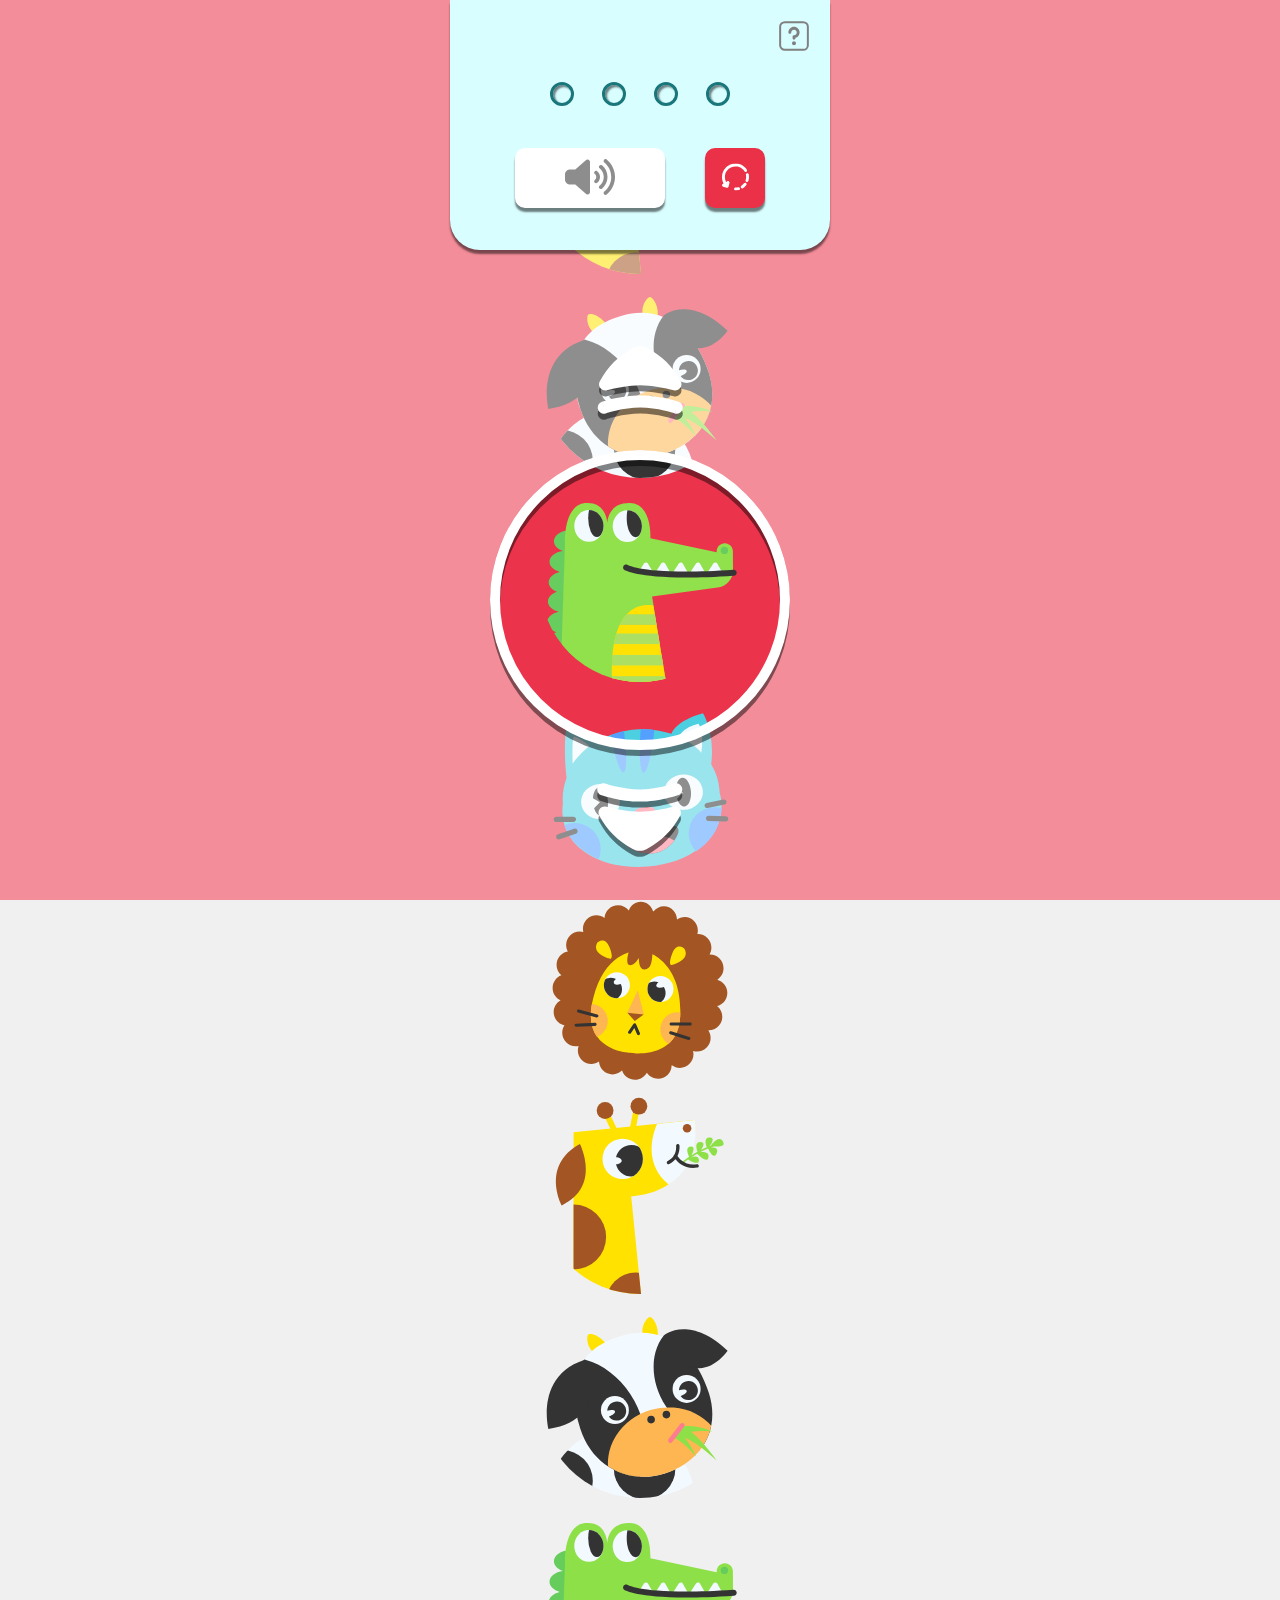
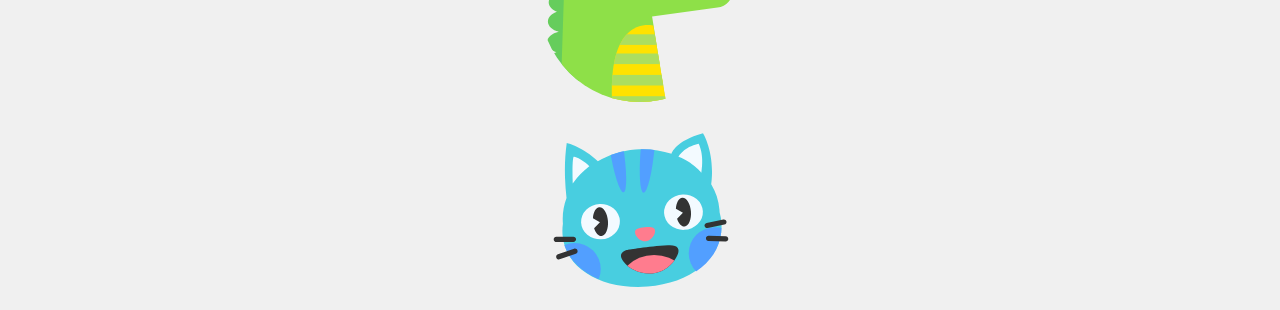
==== index.html @ 2a39d30f "loop" ====
<!DOCTYPE html>
<html lang="en">
<head>
    <meta charset="UTF-8">
    <meta name="viewport" content="width=device-width, initial-scale=1.0">
    <title>Kids' PIN</title>
    <link rel="stylesheet" href="style.css">
    <!--<script defer src="script-wheel.js"></script>-->
    <script defer src="script-slots.js"></script>
    <script defer src="script-clone.js"></script>
</head>
<body>

<header>

    <div id="help">
        <svg width="32" height="32" viewBox="0 0 32 32" fill="none" xmlns="http://www.w3.org/2000/svg">
            <path d="M2.14307 6.85711C2.14307 4.25348 4.25373 2.14282 6.85735 2.14282H25.1431C27.7467 2.14282 29.8574 4.25349 29.8574 6.85711V25.1428C29.8574 27.7464 27.7467 29.8571 25.1431 29.8571H6.85735C4.25373 29.8571 2.14307 27.7464 2.14307 25.1428V6.85711Z"
                  stroke="grey" stroke-width="2"/>
            <path fill-rule="evenodd" clip-rule="evenodd"
                  d="M13.2527 12.3829C13.2527 10.865 14.4832 9.63449 16.0011 9.63449C17.519 9.63449 18.7495 10.865 18.7495 12.3829C18.7495 13.9008 17.519 15.1314 16.0011 15.1314C15.2121 15.1314 14.5725 15.7709 14.5725 16.5599V18.2259C14.5725 19.0149 15.2121 19.6545 16.0011 19.6545C16.7901 19.6545 17.4297 19.0149 17.4297 18.2259V17.8048C19.8336 17.1731 21.6067 14.9851 21.6067 12.3829C21.6067 9.28704 19.0969 6.77734 16.0011 6.77734C12.9052 6.77734 10.3955 9.28704 10.3955 12.3829C10.3955 13.1719 11.0351 13.8115 11.8241 13.8115C12.6131 13.8115 13.2527 13.1719 13.2527 12.3829ZM16.0004 25.2571C17.105 25.2571 18.0004 24.3618 18.0004 23.2571C18.0004 22.1527 17.105 21.2573 16.0004 21.2573C14.8959 21.2573 14.0004 22.1527 14.0004 23.2571C14.0004 24.3618 14.8959 25.2571 16.0004 25.2571Z"
                  fill="grey"/>
        </svg>
    </div>
    <div id="slots">
        <div class="slot red"></div>
        <div class="slot yellow"></div>
        <div class="slot blue"></div>
        <div class="slot green"></div>
    </div>
    <div class="assistance">
        <button id="soundButton" class="rectangular-button">
            <svg xmlns="http://www.w3.org/2000/svg" viewBox="0 0 640 512">
                <!--!Font Awesome Free 6.5.1 by @fontawesome - https://fontawesome.com License - https://fontawesome.com/license/free Copyright 2024 Fonticons, Inc.-->
                <path d="M533.6 32.5C598.5 85.2 640 165.8 640 256s-41.5 170.7-106.4 223.5c-10.3 8.4-25.4 6.8-33.8-3.5s-6.8-25.4 3.5-33.8C557.5 398.2 592 331.2 592 256s-34.5-142.2-88.7-186.3c-10.3-8.4-11.8-23.5-3.5-33.8s23.5-11.8 33.8-3.5zM473.1 107c43.2 35.2 70.9 88.9 70.9 149s-27.7 113.8-70.9 149c-10.3 8.4-25.4 6.8-33.8-3.5s-6.8-25.4 3.5-33.8C475.3 341.3 496 301.1 496 256s-20.7-85.3-53.2-111.8c-10.3-8.4-11.8-23.5-3.5-33.8s23.5-11.8 33.8-3.5zm-60.5 74.5C434.1 199.1 448 225.9 448 256s-13.9 56.9-35.4 74.5c-10.3 8.4-25.4 6.8-33.8-3.5s-6.8-25.4 3.5-33.8C393.1 284.4 400 271 400 256s-6.9-28.4-17.7-37.3c-10.3-8.4-11.8-23.5-3.5-33.8s23.5-11.8 33.8-3.5zM301.1 34.8C312.6 40 320 51.4 320 64V448c0 12.6-7.4 24-18.9 29.2s-25 3.1-34.4-5.3L131.8 352H64c-35.3 0-64-28.7-64-64V224c0-35.3 28.7-64 64-64h67.8L266.7 40.1c9.4-8.4 22.9-10.4 34.4-5.3z"/>
            </svg>
        </button>

        <button id="undoButton" class="square-button">
            <svg width="27" height="27" viewBox="0 0 27 27" fill="none" xmlns="http://www.w3.org/2000/svg">
                <g clip-path="url(#clip0_66_981)">
                    <path fill-rule="evenodd" clip-rule="evenodd"
                          d="M5.52094 24.1716C5.27817 24.2348 5.02252 24.2339 4.78066 24.1692L1.09567 23.248C0.528109 23.106 0.101909 22.6362 0.0158032 22.0577C-0.070304 21.4789 0.200642 20.9053 0.702298 20.6045L1.54034 20.1015C0.533552 18.0665 -0.00238679 15.8094 5.9377e-05 13.4991V13.4999H1.44649L5.9377e-05 13.4991C0.000375725 10.8296 0.792113 8.2194 2.27521 5.99979C3.75861 3.77973 5.867 2.04942 8.3338 1.02763C10.8006 0.00584859 13.515 -0.261493 16.1337 0.259402C18.7524 0.780302 21.158 2.06604 23.0458 3.95405C23.0497 3.95779 23.0534 3.96157 23.057 3.96535C23.7419 4.65181 24.3474 5.40648 24.8655 6.21476C25.2965 6.8873 25.1007 7.78198 24.4282 8.21307C23.7558 8.64417 22.8611 8.44844 22.4301 7.7759C22.0206 7.13741 21.5421 6.54148 21.0004 5.99977C20.9971 5.99645 20.9938 5.99313 20.9906 5.9898C19.5087 4.51172 17.6224 3.50504 15.5693 3.09667C13.5118 2.68741 11.379 2.89745 9.44084 3.70027C7.50266 4.5031 5.84606 5.86265 4.68052 7.60696C3.51501 9.3513 2.89291 11.4021 2.89291 13.4999V13.5015C2.89094 15.2824 3.28624 17.024 4.0311 18.6071L5.33826 17.8228C5.83992 17.5218 6.4735 17.5526 6.94355 17.9009C7.4136 18.2492 7.62757 18.8464 7.48569 19.414L6.56395 23.1008C6.53112 23.242 6.47697 23.3789 6.4016 23.5066C6.20618 23.8385 5.88656 24.0757 5.52094 24.1716ZM12.0536 25.5536C12.0536 24.7548 12.7012 24.1071 13.5001 24.1071C14.4022 24.1071 15.2957 23.9922 16.1598 23.7683C16.9331 23.5679 17.7224 24.0325 17.9228 24.8059C18.1231 25.579 17.6586 26.3684 16.8853 26.5688C15.7854 26.8536 14.6483 27 13.5001 27C12.7012 27 12.0536 26.3524 12.0536 25.5536ZM18.994 24.3258C18.5502 23.6616 18.7288 22.7633 19.3929 22.3196C20.3983 21.6478 21.2758 20.813 21.9927 19.8552C22.4713 19.2156 23.3778 19.0851 24.0173 19.5636C24.657 20.0423 24.7873 20.9487 24.3089 21.5884C23.3965 22.8075 22.2796 23.8699 21.0002 24.7249C20.336 25.1686 19.4377 24.99 18.994 24.3258ZM24.5467 18.5353C23.7855 18.2929 23.3648 17.4794 23.6073 16.7182C24.15 15.0138 24.2541 13.1946 23.9033 11.4308C23.7475 10.6473 24.2562 9.8858 25.0398 9.72995C25.8232 9.5741 26.5848 10.0829 26.7406 10.8664C27.1871 13.1114 27.0544 15.4266 26.3638 17.5959C26.1213 18.357 25.3079 18.7776 24.5467 18.5353Z"
                          fill="#fff"/>
                </g>
                <defs>
                    <clipPath id="clip0_66_981">
                        <rect width="27" height="27" fill="white"/>
                    </clipPath>
                </defs>
            </svg>
        </button>
    </div>

</header>

<main id="colorborder">

    <div class="gradient"></div>


    <div class="wrapper">
        <div class="reel-container">
            <div id="choicecircle"></div>
            <div class="highlight"></div>
            <div class="shadow"></div>
            <div class="upanddown">
                <button id="up">
                    <svg width="86" height="69" viewBox="0 0 86 69" fill="none" xmlns="http://www.w3.org/2000/svg">
                        <path id="shadow" fill-rule="evenodd" clip-rule="evenodd"
                              d="M77.7858 67.921C80.968 68.988 84.4071 67.2569 85.4676 64.0533C86.5288 60.8491 84.8086 57.3862 81.6264 56.3185L79.7052 62.1197C81.6264 56.3185 81.6276 56.3185 81.6264 56.3185L81.6221 56.3167L81.6161 56.3148L81.5991 56.3093L81.5456 56.2916L81.361 56.2311C81.2036 56.1803 80.9789 56.1081 80.691 56.0176C80.1158 55.8379 79.2873 55.5853 78.2419 55.2845C76.1536 54.6834 73.1877 53.8878 69.6343 53.0929C62.572 51.5128 52.9843 49.8896 43.2609 49.8896C33.5375 49.8896 23.9495 51.5128 16.8877 53.0929C13.3341 53.8878 10.3684 54.6834 8.2797 55.2845C7.23442 55.5853 6.40607 55.8379 5.83062 56.0176C5.54282 56.1081 5.31805 56.1803 5.16078 56.2311L4.97598 56.2916L4.92256 56.3093L4.90577 56.3148L4.89987 56.3167C4.89888 56.3167 4.89566 56.3185 6.81646 62.1197L4.89565 56.3185C1.71319 57.3862 -0.00674844 60.8491 1.05407 64.0533C2.11473 67.2563 5.5537 68.988 8.73574 67.921L8.76253 67.9124L8.89027 67.8702C9.00884 67.8317 9.19337 67.773 9.43943 67.6953C9.93167 67.5413 10.6693 67.3162 11.617 67.0435C13.5145 66.498 16.2432 65.7649 19.523 65.0311C26.1279 63.5537 34.7621 62.1197 43.2609 62.1197C51.7597 62.1197 60.3939 63.5537 66.9988 65.0311C70.2788 65.7649 73.0073 66.498 74.9048 67.0435C75.8524 67.3162 76.5904 67.5413 77.0824 67.6953C77.3284 67.773 77.513 67.8317 77.6315 67.8702L77.759 67.9124L77.7858 67.921ZM77.7858 67.921L79.7052 62.1197C77.7845 67.9204 77.7851 67.921 77.7858 67.921ZM9.78784 44.7625C4.76475 45.9863 0.0668512 40.6512 2.84123 35.6984C11.406 20.4086 20.8089 11.0637 36.1842 2.47581C40.585 0.0176657 45.9367 0.0176657 50.3376 2.47581C65.7129 11.0637 75.1156 20.4086 83.6806 35.6984C86.4547 40.6512 81.757 45.9863 76.7337 44.7625C68.3539 42.7211 54.2526 39.7589 43.2608 39.7589C32.2691 39.7589 18.1676 42.7211 9.78784 44.7625Z"
                              fill="#0000007F"/>
                        <path fill-rule="evenodd" clip-rule="evenodd"
                              d="M77.7858 67.921C80.968 68.988 84.4071 67.2569 85.4676 64.0533C86.5288 60.8491 84.8086 57.3862 81.6264 56.3185L79.7052 62.1197C81.6264 56.3185 81.6276 56.3185 81.6264 56.3185L81.6221 56.3167L81.6161 56.3148L81.5991 56.3093L81.5456 56.2916L81.361 56.2311C81.2036 56.1803 80.9789 56.1081 80.691 56.0176C80.1158 55.8379 79.2873 55.5853 78.2419 55.2845C76.1536 54.6834 73.1877 53.8878 69.6343 53.0929C62.572 51.5128 52.9843 49.8896 43.2609 49.8896C33.5375 49.8896 23.9495 51.5128 16.8877 53.0929C13.3341 53.8878 10.3684 54.6834 8.2797 55.2845C7.23442 55.5853 6.40607 55.8379 5.83062 56.0176C5.54282 56.1081 5.31805 56.1803 5.16078 56.2311L4.97598 56.2916L4.92256 56.3093L4.90577 56.3148L4.89987 56.3167C4.89888 56.3167 4.89566 56.3185 6.81646 62.1197L4.89565 56.3185C1.71319 57.3862 -0.00674844 60.8491 1.05407 64.0533C2.11473 67.2563 5.5537 68.988 8.73574 67.921L8.76253 67.9124L8.89027 67.8702C9.00884 67.8317 9.19337 67.773 9.43943 67.6953C9.93167 67.5413 10.6693 67.3162 11.617 67.0435C13.5145 66.498 16.2432 65.7649 19.523 65.0311C26.1279 63.5537 34.7621 62.1197 43.2609 62.1197C51.7597 62.1197 60.3939 63.5537 66.9988 65.0311C70.2788 65.7649 73.0073 66.498 74.9048 67.0435C75.8524 67.3162 76.5904 67.5413 77.0824 67.6953C77.3284 67.773 77.513 67.8317 77.6315 67.8702L77.759 67.9124L77.7858 67.921ZM77.7858 67.921L79.7052 62.1197C77.7845 67.9204 77.7851 67.921 77.7858 67.921ZM9.78784 44.7625C4.76475 45.9863 0.0668512 40.6512 2.84123 35.6984C11.406 20.4086 20.8089 11.0637 36.1842 2.47581C40.585 0.0176657 45.9367 0.0176657 50.3376 2.47581C65.7129 11.0637 75.1156 20.4086 83.6806 35.6984C86.4547 40.6512 81.757 45.9863 76.7337 44.7625C68.3539 42.7211 54.2526 39.7589 43.2608 39.7589C32.2691 39.7589 18.1676 42.7211 9.78784 44.7625Z"
                              fill="#ffffff"/>
                    </svg>
                </button>
                <button id="down">
                    <svg width="86" height="69" viewBox="0 0 86 69" fill="none" xmlns="http://www.w3.org/2000/svg">
                        <path id="shadow" fill-rule="evenodd" clip-rule="evenodd"
                              d="M8.21424 1.07901C5.03204 0.0119553 1.5929 1.7431 0.532364 4.94672C-0.52877 8.15094 1.1914 11.6138 4.3736 12.6815L6.29484 6.88026C4.37361 12.6815 4.37239 12.6815 4.3736 12.6815L4.37786 12.6833L4.38393 12.6852L4.40094 12.6907L4.45439 12.7084L4.63905 12.7689C4.79636 12.8197 5.0211 12.8919 5.30902 12.9824C5.88423 13.1621 6.71274 13.4147 7.75809 13.7155C9.84635 14.3166 12.8123 15.1122 16.3657 15.9071C23.428 17.4872 33.0157 19.1104 42.7391 19.1104C52.4625 19.1104 62.0505 17.4872 69.1123 15.9071C72.6659 15.1122 75.6316 14.3166 77.7203 13.7155C78.7656 13.4147 79.5939 13.1621 80.1694 12.9824C80.4572 12.8919 80.682 12.8197 80.8392 12.7689L81.024 12.7084L81.0774 12.6907L81.0942 12.6852L81.1001 12.6833C81.1011 12.6833 81.1043 12.6815 79.1835 6.88026L81.1043 12.6815C84.2868 11.6138 86.0067 8.15094 84.9459 4.94672C83.8853 1.74371 80.4463 0.0119553 77.2643 1.07901L77.2375 1.08758L77.1097 1.12977C76.9912 1.16829 76.8066 1.227 76.5606 1.30466C76.0683 1.45875 75.3307 1.68378 74.383 1.95651C72.4855 2.50196 69.7568 3.23514 66.477 3.96893C59.8721 5.4463 51.2379 6.88026 42.7391 6.88026C34.2403 6.88026 25.6061 5.4463 19.0012 3.96893C15.7212 3.23514 12.9927 2.50196 11.0952 1.95651C10.1476 1.68378 9.40962 1.45875 8.91763 1.30466C8.67162 1.227 8.48697 1.16829 8.36853 1.12977L8.24097 1.08758L8.21424 1.07901ZM8.21424 1.07901L6.29484 6.88026C8.21546 1.07962 8.21485 1.07901 8.21424 1.07901ZM76.2122 24.2375C81.2353 23.0137 85.9331 28.3488 83.1588 33.3016C74.594 48.5914 65.1911 57.9363 49.8158 66.5242C45.415 68.9823 40.0633 68.9823 35.6624 66.5242C20.2871 57.9363 10.8844 48.5914 2.31936 33.3016C-0.454674 28.3488 4.24301 23.0137 9.26627 24.2375C17.6461 26.2789 31.7474 29.2411 42.7392 29.2411C53.7309 29.2411 67.8324 26.2789 76.2122 24.2375Z"
                              fill="#0000007F"/>
                        <path fill-rule="evenodd" clip-rule="evenodd"
                              d="M8.21424 1.07901C5.03204 0.0119553 1.5929 1.7431 0.532364 4.94672C-0.52877 8.15094 1.1914 11.6138 4.3736 12.6815L6.29484 6.88026C4.37361 12.6815 4.37239 12.6815 4.3736 12.6815L4.37786 12.6833L4.38393 12.6852L4.40094 12.6907L4.45439 12.7084L4.63905 12.7689C4.79636 12.8197 5.0211 12.8919 5.30902 12.9824C5.88423 13.1621 6.71274 13.4147 7.75809 13.7155C9.84635 14.3166 12.8123 15.1122 16.3657 15.9071C23.428 17.4872 33.0157 19.1104 42.7391 19.1104C52.4625 19.1104 62.0505 17.4872 69.1123 15.9071C72.6659 15.1122 75.6316 14.3166 77.7203 13.7155C78.7656 13.4147 79.5939 13.1621 80.1694 12.9824C80.4572 12.8919 80.682 12.8197 80.8392 12.7689L81.024 12.7084L81.0774 12.6907L81.0942 12.6852L81.1001 12.6833C81.1011 12.6833 81.1043 12.6815 79.1835 6.88026L81.1043 12.6815C84.2868 11.6138 86.0067 8.15094 84.9459 4.94672C83.8853 1.74371 80.4463 0.0119553 77.2643 1.07901L77.2375 1.08758L77.1097 1.12977C76.9912 1.16829 76.8066 1.227 76.5606 1.30466C76.0683 1.45875 75.3307 1.68378 74.383 1.95651C72.4855 2.50196 69.7568 3.23514 66.477 3.96893C59.8721 5.4463 51.2379 6.88026 42.7391 6.88026C34.2403 6.88026 25.6061 5.4463 19.0012 3.96893C15.7212 3.23514 12.9927 2.50196 11.0952 1.95651C10.1476 1.68378 9.40962 1.45875 8.91763 1.30466C8.67162 1.227 8.48697 1.16829 8.36853 1.12977L8.24097 1.08758L8.21424 1.07901ZM8.21424 1.07901L6.29484 6.88026C8.21546 1.07962 8.21485 1.07901 8.21424 1.07901ZM76.2122 24.2375C81.2353 23.0137 85.9331 28.3488 83.1588 33.3016C74.594 48.5914 65.1911 57.9363 49.8158 66.5242C45.415 68.9823 40.0633 68.9823 35.6624 66.5242C20.2871 57.9363 10.8844 48.5914 2.31936 33.3016C-0.454674 28.3488 4.24301 23.0137 9.26627 24.2375C17.6461 26.2789 31.7474 29.2411 42.7392 29.2411C53.7309 29.2411 67.8324 26.2789 76.2122 24.2375Z"
                              fill="#ffffff"/>
                    </svg>
                </button>
            </div>
            <div class="reel" id="reel1">
                <img class="leeuw" src="assets/leeuw.svg" alt="leeuw">
                <img class="giraf" src="assets/giraf.svg" alt="giraf">
                <img class="koe" src="assets/koe.svg" alt="koe">
                <img class="krokodil" src="assets/krokodil.svg" alt="krokodil">
                <img class="poes" src="assets/poes.svg" alt="poes">
            </div>
        </div>
    </div>

    <!-- Success screen overlay -->
    <div id="success"></div>

</main>

</body>
</html>
---- style.css ----
* {
    margin: 0;
    padding: 0;
    box-sizing: border-box;
}

body {
    font-family: Arial, sans-serif;
    background-color: #f0f0f0;
    display: flex;
    height: 100vh;
    flex-direction: column;
    justify-content: flex-end;
    align-items: center;
}

header {
    background-color: #d9feff;
    border-radius: 0 0 30px 30px;
    height: 250px;
    width: 380px;
    display: flex;
    flex-direction: column;
    justify-content: space-evenly;
    align-items: center;
    position: absolute;
    top: 0;
    box-shadow: 0 4px 2px 0 rgba(0, 0, 0, 0.5);
    z-index: 50;
}

#help {
    position: absolute;
    right: 20px;
    top: 20px;
}

#slots {
    width: 180px;
    margin-top: 40px;
    display: flex;
    justify-content: space-between;
}

.slot {
    width: 24px;
    height: 24px;
    border: 3px solid #19767a;
    border-radius: 50%;
    box-shadow: inset 2px 2px 2px 0 rgba(0, 0, 0, 0.5);
}

.assistance {
    width: 250px;
    display: flex;
    justify-content: space-between;
}

.assistance button {
    height: 60px;
    border-radius: 10px;
    border: none;
    box-shadow: 0 4px 2px 0 rgba(0, 0, 0, 0.5);
}

.rectangular-button {
    width: 150px;
    background-color: white;
}

.square-button {
    width: 60px;
    background-color: #EB3148;
}

button svg {
    fill: #8d8d8d;
    height: 40px;
}


/*%%%%%%%%%%%%%%%%%%%%%%%%%%%%%%%%%*/

main {
    height: 100vh;
    width: 100vw;
    background-color: #EB3148;
}

.gradient {
    height: 100vh;
    width: 100vw;
    position: absolute;
    z-index: 5;
    background: rgba(143, 143, 143, 0.8);
    mix-blend-mode: screen;
}

.wrapper {
    overflow: hidden;
    display: flex;
    flex-direction: column;
}

.reel-container {
    position: absolute;
    display: flex;
    justify-content: center;
    height: 100vh;
    width: 100vw;
}

.reel {
    position: absolute;
    width: 200px;
    top: -130px;
    transition: top 0.3s ease;
}

/*.reel img {
    height: 200px;
    margin: 0;
    padding: 0;
}*/

.upanddown {
    position: absolute;
    transform: translate(-50%, -50%);
    top: 600px;
    left: 50%;
    display: flex;
    flex-direction: column;
    height: 560px;
    justify-content: space-between;
    z-index: 10;
}

.upanddown button {
    background: none;
    border: none;
}

.upanddown button svg {
    height: 120px;
}

#shadow {
    transform: translateY(6px);
    mix-blend-mode: multiply;
}

.highlight {
    width: 300px;
    height: 300px;
    position: absolute;
    transform: translate(-50%, -50%);
    top: 600px;
    left: 50%;
    border-radius: 50%;
    background: #8f8f8f;
    mix-blend-mode: color-burn;
    z-index: 8;
}

.shadow {
    width: 300px;
    height: 300px;
    position: absolute;
    transform: translate(-50%, -48%);
    top: 600px;
    left: 50%;
    border-radius: 50%;
    border: 10px solid #868686;
    mix-blend-mode: multiply;
    z-index: 9;
}

#choicecircle {
    width: 300px;
    height: 300px;
    position: absolute;
    transform: translate(-50%, -50%);
    top: 600px;
    left: 50%;
    border-radius: 50%;
    border: 10px solid white;
    /*box-shadow: 0 6px 2px 0 rgba(0, 0, 0, 0.5);*/
    mix-blend-mode: hard-light;
    z-index: 99;
}

#success {
    width: 100%;
    height: 70%;
    background: #2EC998;
    position: absolute;
    z-index: 100;
    display: none; /* Initially hidden */
}
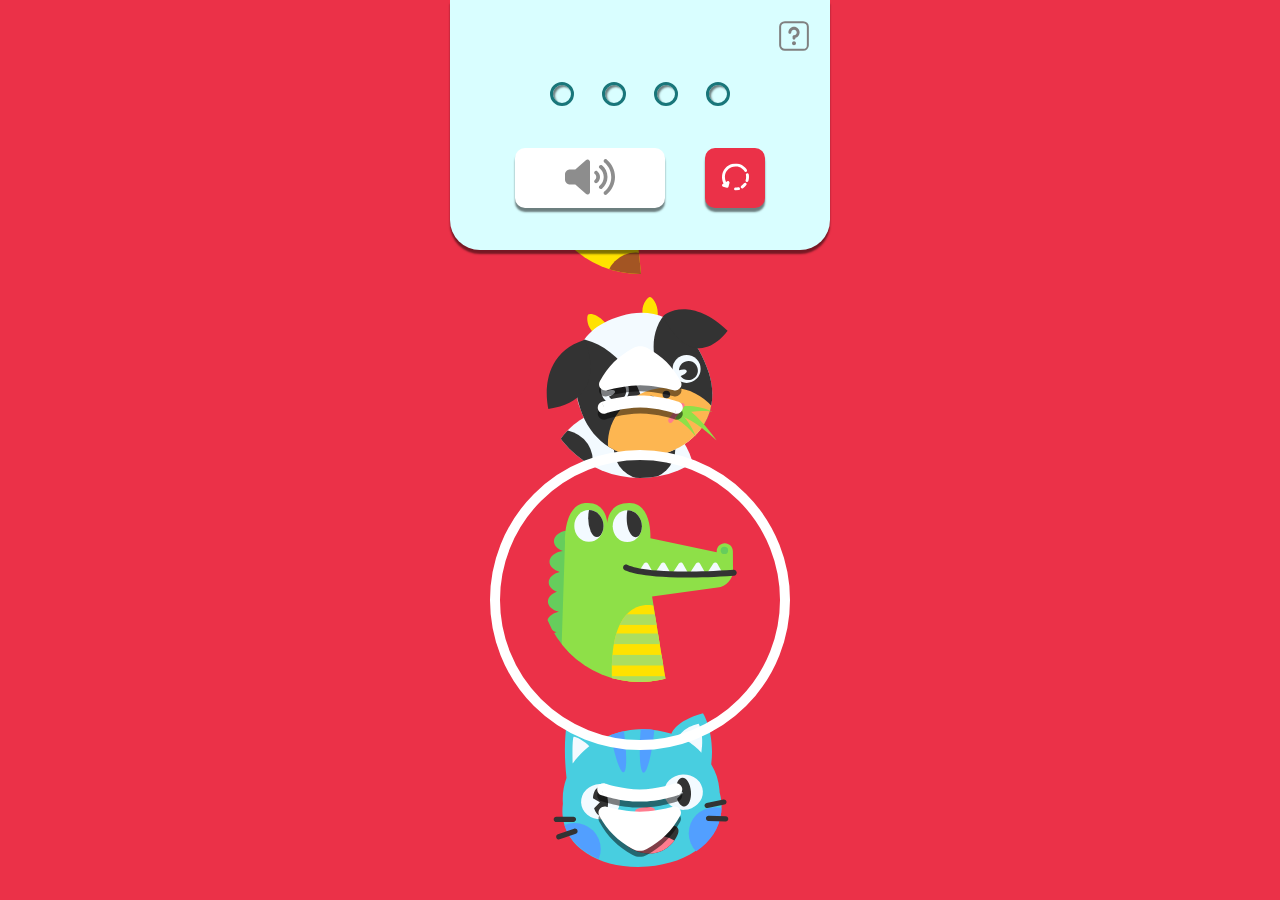
==== commit b32534ef: "bezig aan pin bepalen, nieuwe layout daarna" ====
--- a/index.html
+++ b/index.html
@@ -56,14 +56,19 @@
 
 <main id="colorborder">
 
-    <div class="gradient"></div>
+    <!--<div class="gradient"></div>-->
 
 
     <div class="wrapper">
         <div class="reel-container">
+            <div class="reel" id="reel1">
+                <img class="leeuw" src="assets/leeuw.svg" alt="leeuw">
+                <img class="giraf" src="assets/giraf.svg" alt="giraf">
+                <img class="koe" src="assets/koe.svg" alt="koe">
+                <img class="krokodil" src="assets/krokodil.svg" alt="krokodil">
+                <img class="poes" src="assets/poes.svg" alt="poes">
+            </div>
             <div id="choicecircle"></div>
-            <div class="highlight"></div>
-            <div class="shadow"></div>
             <div class="upanddown">
                 <button id="up">
                     <svg width="86" height="69" viewBox="0 0 86 69" fill="none" xmlns="http://www.w3.org/2000/svg">
@@ -86,19 +91,18 @@
                     </svg>
                 </button>
             </div>
-            <div class="reel" id="reel1">
-                <img class="leeuw" src="assets/leeuw.svg" alt="leeuw">
-                <img class="giraf" src="assets/giraf.svg" alt="giraf">
-                <img class="koe" src="assets/koe.svg" alt="koe">
-                <img class="krokodil" src="assets/krokodil.svg" alt="krokodil">
-                <img class="poes" src="assets/poes.svg" alt="poes">
-            </div>
         </div>
     </div>
 
     <!-- Success screen overlay -->
     <div id="success"></div>
 
+    <!-- Invalid PIN screen -->
+    <div id="error" style="display: none;">
+        <p class="error-message">Error: Invalid combination selected. Please try again.</p>
+    </div>
+
+
 </main>
 
 </body>
--- a/style.css
+++ b/style.css
@@ -94,6 +94,7 @@
     z-index: 5;
     background: rgba(143, 143, 143, 0.8);
     mix-blend-mode: screen;
+    mask: radial-gradient(circle at 50% 600px, transparent 150px, black 0);
 }
 
 .wrapper {
@@ -108,6 +109,7 @@
     justify-content: center;
     height: 100vh;
     width: 100vw;
+    overflow: hidden;
 }
 
 .reel {
@@ -149,32 +151,6 @@
     mix-blend-mode: multiply;
 }
 
-.highlight {
-    width: 300px;
-    height: 300px;
-    position: absolute;
-    transform: translate(-50%, -50%);
-    top: 600px;
-    left: 50%;
-    border-radius: 50%;
-    background: #8f8f8f;
-    mix-blend-mode: color-burn;
-    z-index: 8;
-}
-
-.shadow {
-    width: 300px;
-    height: 300px;
-    position: absolute;
-    transform: translate(-50%, -48%);
-    top: 600px;
-    left: 50%;
-    border-radius: 50%;
-    border: 10px solid #868686;
-    mix-blend-mode: multiply;
-    z-index: 9;
-}
-
 #choicecircle {
     width: 300px;
     height: 300px;
@@ -184,9 +160,7 @@
     left: 50%;
     border-radius: 50%;
     border: 10px solid white;
-    /*box-shadow: 0 6px 2px 0 rgba(0, 0, 0, 0.5);*/
-    mix-blend-mode: hard-light;
-    z-index: 99;
+    fill: none;
 }
 
 #success {
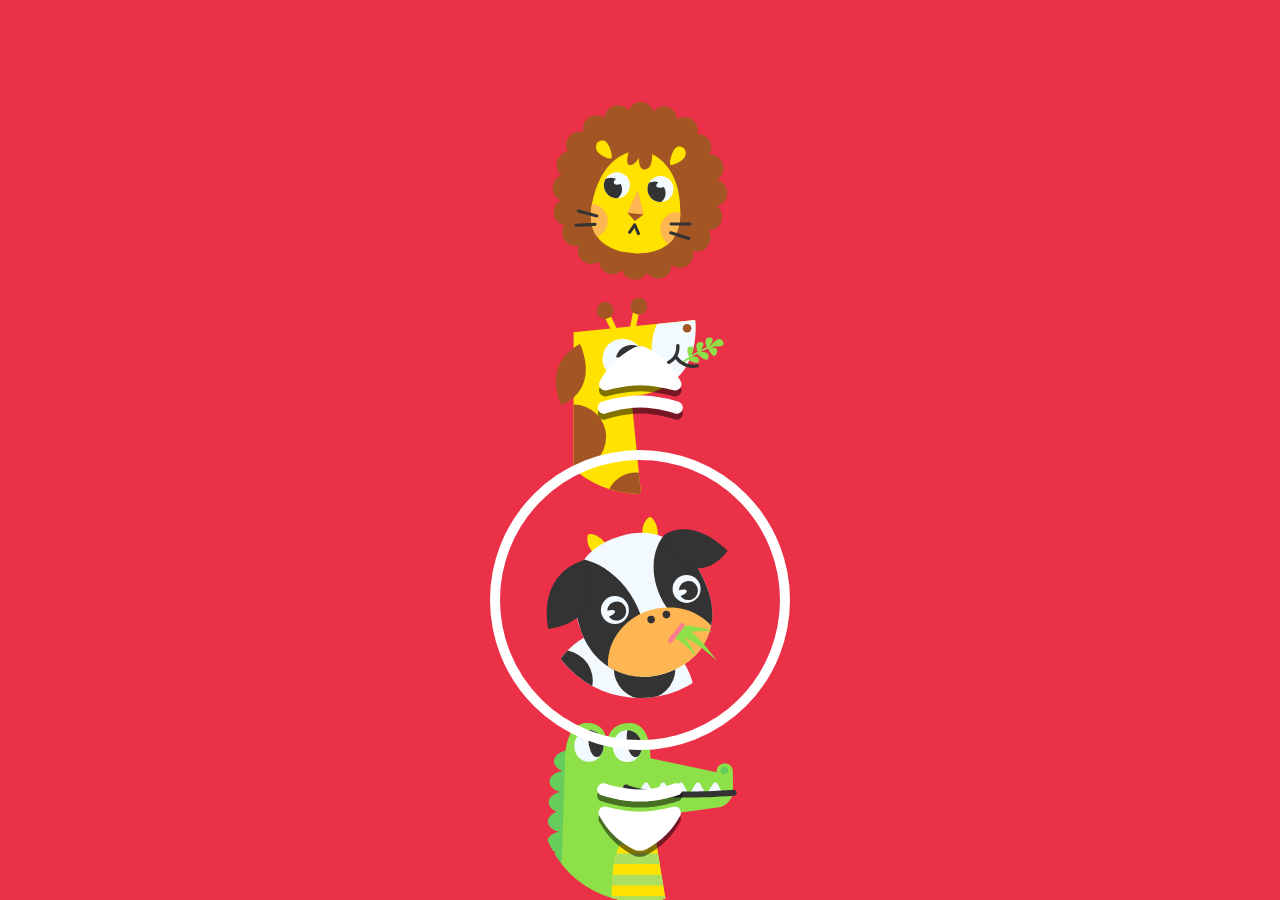
==== commit b116f095: "cloning issue unresolved" ====
--- a/index.html
+++ b/index.html
@@ -11,7 +11,7 @@
 </head>
 <body>
 
-<header>
+<!--<header>
 
     <div id="help">
         <svg width="32" height="32" viewBox="0 0 32 32" fill="none" xmlns="http://www.w3.org/2000/svg">
@@ -31,7 +31,7 @@
     <div class="assistance">
         <button id="soundButton" class="rectangular-button">
             <svg xmlns="http://www.w3.org/2000/svg" viewBox="0 0 640 512">
-                <!--!Font Awesome Free 6.5.1 by @fontawesome - https://fontawesome.com License - https://fontawesome.com/license/free Copyright 2024 Fonticons, Inc.-->
+                &lt;!&ndash;!Font Awesome Free 6.5.1 by @fontawesome - https://fontawesome.com License - https://fontawesome.com/license/free Copyright 2024 Fonticons, Inc.&ndash;&gt;
                 <path d="M533.6 32.5C598.5 85.2 640 165.8 640 256s-41.5 170.7-106.4 223.5c-10.3 8.4-25.4 6.8-33.8-3.5s-6.8-25.4 3.5-33.8C557.5 398.2 592 331.2 592 256s-34.5-142.2-88.7-186.3c-10.3-8.4-11.8-23.5-3.5-33.8s23.5-11.8 33.8-3.5zM473.1 107c43.2 35.2 70.9 88.9 70.9 149s-27.7 113.8-70.9 149c-10.3 8.4-25.4 6.8-33.8-3.5s-6.8-25.4 3.5-33.8C475.3 341.3 496 301.1 496 256s-20.7-85.3-53.2-111.8c-10.3-8.4-11.8-23.5-3.5-33.8s23.5-11.8 33.8-3.5zm-60.5 74.5C434.1 199.1 448 225.9 448 256s-13.9 56.9-35.4 74.5c-10.3 8.4-25.4 6.8-33.8-3.5s-6.8-25.4 3.5-33.8C393.1 284.4 400 271 400 256s-6.9-28.4-17.7-37.3c-10.3-8.4-11.8-23.5-3.5-33.8s23.5-11.8 33.8-3.5zM301.1 34.8C312.6 40 320 51.4 320 64V448c0 12.6-7.4 24-18.9 29.2s-25 3.1-34.4-5.3L131.8 352H64c-35.3 0-64-28.7-64-64V224c0-35.3 28.7-64 64-64h67.8L266.7 40.1c9.4-8.4 22.9-10.4 34.4-5.3z"/>
             </svg>
         </button>
@@ -52,21 +52,18 @@
         </button>
     </div>
 
-</header>
+</header>-->
 
 <main id="colorborder">
-
-    <!--<div class="gradient"></div>-->
-
 
     <div class="wrapper">
         <div class="reel-container">
             <div class="reel" id="reel1">
-                <img class="leeuw" src="assets/leeuw.svg" alt="leeuw">
-                <img class="giraf" src="assets/giraf.svg" alt="giraf">
-                <img class="koe" src="assets/koe.svg" alt="koe">
-                <img class="krokodil" src="assets/krokodil.svg" alt="krokodil">
-                <img class="poes" src="assets/poes.svg" alt="poes">
+                <img class="picture leeuw" src="assets/leeuw.svg" alt="leeuw">
+                <img class="picture giraf" src="assets/giraf.svg" alt="giraf">
+                <img class="picture koe" src="assets/koe.svg" alt="koe">
+                <img class="picture krokodil" src="assets/krokodil.svg" alt="krokodil">
+                <img class="picture poes" src="assets/poes.svg" alt="poes">
             </div>
             <div id="choicecircle"></div>
             <div class="upanddown">
--- a/style.css
+++ b/style.css
@@ -17,8 +17,8 @@
 header {
     background-color: #d9feff;
     border-radius: 0 0 30px 30px;
-    height: 250px;
-    width: 380px;
+    height: 210px;
+    width: 390px;
     display: flex;
     flex-direction: column;
     justify-content: space-evenly;
@@ -51,7 +51,7 @@
 }
 
 .assistance {
-    width: 250px;
+    width: 290px;
     display: flex;
     justify-content: space-between;
 }
@@ -64,12 +64,12 @@
 }
 
 .rectangular-button {
-    width: 150px;
+    width: 186px;
     background-color: white;
 }
 
 .square-button {
-    width: 60px;
+    width: 83px;
     background-color: #EB3148;
 }
 
@@ -87,14 +87,8 @@
     background-color: #EB3148;
 }
 
-.gradient {
-    height: 100vh;
-    width: 100vw;
-    position: absolute;
-    z-index: 5;
-    background: rgba(143, 143, 143, 0.8);
-    mix-blend-mode: screen;
-    mask: radial-gradient(circle at 50% 600px, transparent 150px, black 0);
+.mask {
+    mask-image: linear-gradient(to bottom, rgba(0, 0, 0, 0) 25%, rgba(0, 0, 0, 1) 40%, rgba(0, 0, 0, 1) 90%, rgba(0, 0, 0, 0) 100%);
 }
 
 .wrapper {
@@ -115,7 +109,8 @@
 .reel {
     position: absolute;
     width: 200px;
-    top: -130px;
+    top: 90px;
+    transform: translateY(0);
     transition: top 0.3s ease;
 }
 
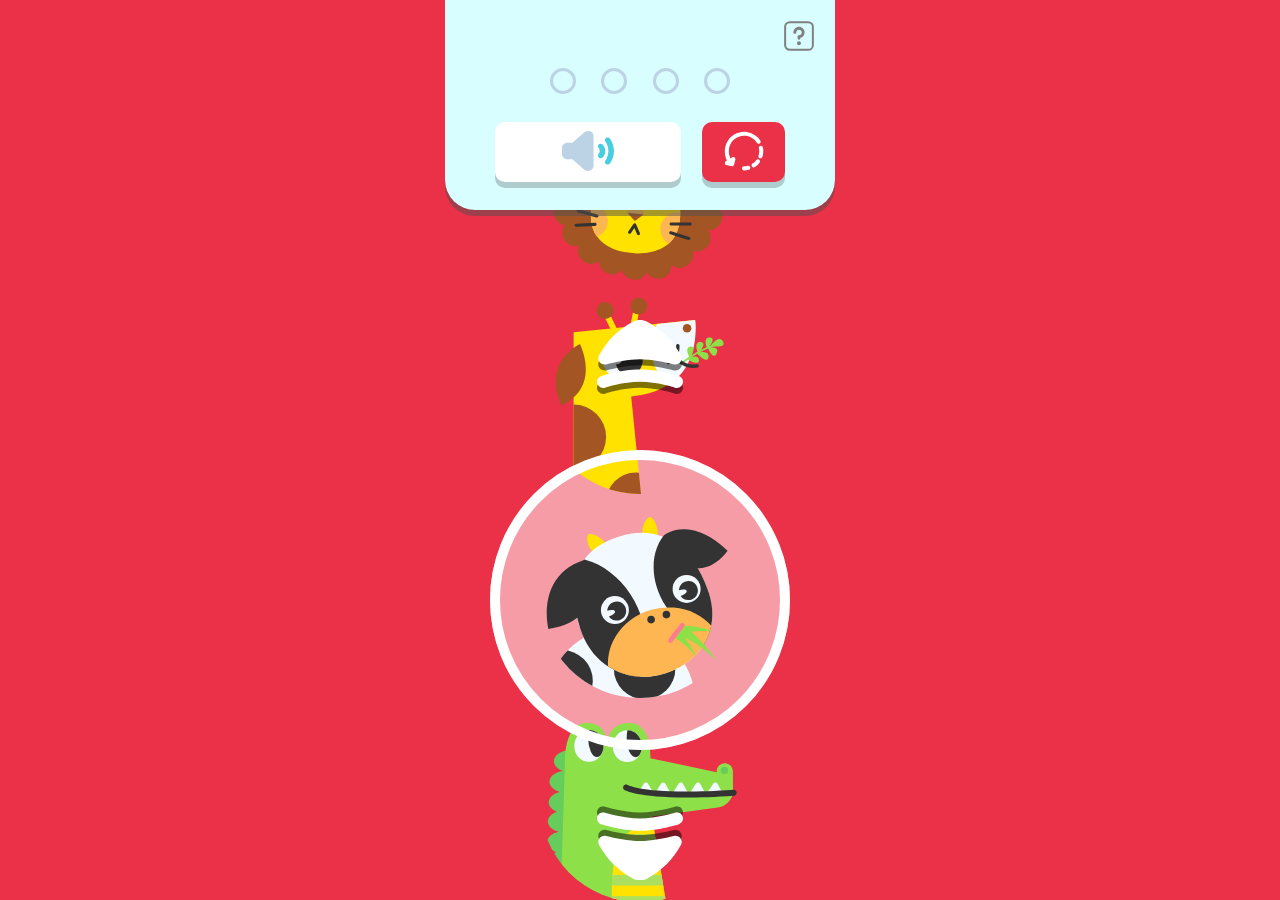
==== commit dc3765b8: "meeste geluid klopt (behalve koe), PIN code en static screen nog functioneel maken" ====
--- a/index.html
+++ b/index.html
@@ -5,13 +5,12 @@
     <meta name="viewport" content="width=device-width, initial-scale=1.0">
     <title>Kids' PIN</title>
     <link rel="stylesheet" href="style.css">
-    <!--<script defer src="script-wheel.js"></script>-->
     <script defer src="script-slots.js"></script>
     <script defer src="script-clone.js"></script>
 </head>
 <body>
 
-<!--<header>
+<header>
 
     <div id="help">
         <svg width="32" height="32" viewBox="0 0 32 32" fill="none" xmlns="http://www.w3.org/2000/svg">
@@ -29,30 +28,16 @@
         <div class="slot green"></div>
     </div>
     <div class="assistance">
-        <button id="soundButton" class="rectangular-button">
-            <svg xmlns="http://www.w3.org/2000/svg" viewBox="0 0 640 512">
-                &lt;!&ndash;!Font Awesome Free 6.5.1 by @fontawesome - https://fontawesome.com License - https://fontawesome.com/license/free Copyright 2024 Fonticons, Inc.&ndash;&gt;
-                <path d="M533.6 32.5C598.5 85.2 640 165.8 640 256s-41.5 170.7-106.4 223.5c-10.3 8.4-25.4 6.8-33.8-3.5s-6.8-25.4 3.5-33.8C557.5 398.2 592 331.2 592 256s-34.5-142.2-88.7-186.3c-10.3-8.4-11.8-23.5-3.5-33.8s23.5-11.8 33.8-3.5zM473.1 107c43.2 35.2 70.9 88.9 70.9 149s-27.7 113.8-70.9 149c-10.3 8.4-25.4 6.8-33.8-3.5s-6.8-25.4 3.5-33.8C475.3 341.3 496 301.1 496 256s-20.7-85.3-53.2-111.8c-10.3-8.4-11.8-23.5-3.5-33.8s23.5-11.8 33.8-3.5zm-60.5 74.5C434.1 199.1 448 225.9 448 256s-13.9 56.9-35.4 74.5c-10.3 8.4-25.4 6.8-33.8-3.5s-6.8-25.4 3.5-33.8C393.1 284.4 400 271 400 256s-6.9-28.4-17.7-37.3c-10.3-8.4-11.8-23.5-3.5-33.8s23.5-11.8 33.8-3.5zM301.1 34.8C312.6 40 320 51.4 320 64V448c0 12.6-7.4 24-18.9 29.2s-25 3.1-34.4-5.3L131.8 352H64c-35.3 0-64-28.7-64-64V224c0-35.3 28.7-64 64-64h67.8L266.7 40.1c9.4-8.4 22.9-10.4 34.4-5.3z"/>
-            </svg>
+        <button id="soundButton" class="rectangular-button custom-button">
+            <img src="assets/sound.svg" alt="soundbutton">
         </button>
 
-        <button id="undoButton" class="square-button">
-            <svg width="27" height="27" viewBox="0 0 27 27" fill="none" xmlns="http://www.w3.org/2000/svg">
-                <g clip-path="url(#clip0_66_981)">
-                    <path fill-rule="evenodd" clip-rule="evenodd"
-                          d="M5.52094 24.1716C5.27817 24.2348 5.02252 24.2339 4.78066 24.1692L1.09567 23.248C0.528109 23.106 0.101909 22.6362 0.0158032 22.0577C-0.070304 21.4789 0.200642 20.9053 0.702298 20.6045L1.54034 20.1015C0.533552 18.0665 -0.00238679 15.8094 5.9377e-05 13.4991V13.4999H1.44649L5.9377e-05 13.4991C0.000375725 10.8296 0.792113 8.2194 2.27521 5.99979C3.75861 3.77973 5.867 2.04942 8.3338 1.02763C10.8006 0.00584859 13.515 -0.261493 16.1337 0.259402C18.7524 0.780302 21.158 2.06604 23.0458 3.95405C23.0497 3.95779 23.0534 3.96157 23.057 3.96535C23.7419 4.65181 24.3474 5.40648 24.8655 6.21476C25.2965 6.8873 25.1007 7.78198 24.4282 8.21307C23.7558 8.64417 22.8611 8.44844 22.4301 7.7759C22.0206 7.13741 21.5421 6.54148 21.0004 5.99977C20.9971 5.99645 20.9938 5.99313 20.9906 5.9898C19.5087 4.51172 17.6224 3.50504 15.5693 3.09667C13.5118 2.68741 11.379 2.89745 9.44084 3.70027C7.50266 4.5031 5.84606 5.86265 4.68052 7.60696C3.51501 9.3513 2.89291 11.4021 2.89291 13.4999V13.5015C2.89094 15.2824 3.28624 17.024 4.0311 18.6071L5.33826 17.8228C5.83992 17.5218 6.4735 17.5526 6.94355 17.9009C7.4136 18.2492 7.62757 18.8464 7.48569 19.414L6.56395 23.1008C6.53112 23.242 6.47697 23.3789 6.4016 23.5066C6.20618 23.8385 5.88656 24.0757 5.52094 24.1716ZM12.0536 25.5536C12.0536 24.7548 12.7012 24.1071 13.5001 24.1071C14.4022 24.1071 15.2957 23.9922 16.1598 23.7683C16.9331 23.5679 17.7224 24.0325 17.9228 24.8059C18.1231 25.579 17.6586 26.3684 16.8853 26.5688C15.7854 26.8536 14.6483 27 13.5001 27C12.7012 27 12.0536 26.3524 12.0536 25.5536ZM18.994 24.3258C18.5502 23.6616 18.7288 22.7633 19.3929 22.3196C20.3983 21.6478 21.2758 20.813 21.9927 19.8552C22.4713 19.2156 23.3778 19.0851 24.0173 19.5636C24.657 20.0423 24.7873 20.9487 24.3089 21.5884C23.3965 22.8075 22.2796 23.8699 21.0002 24.7249C20.336 25.1686 19.4377 24.99 18.994 24.3258ZM24.5467 18.5353C23.7855 18.2929 23.3648 17.4794 23.6073 16.7182C24.15 15.0138 24.2541 13.1946 23.9033 11.4308C23.7475 10.6473 24.2562 9.8858 25.0398 9.72995C25.8232 9.5741 26.5848 10.0829 26.7406 10.8664C27.1871 13.1114 27.0544 15.4266 26.3638 17.5959C26.1213 18.357 25.3079 18.7776 24.5467 18.5353Z"
-                          fill="#fff"/>
-                </g>
-                <defs>
-                    <clipPath id="clip0_66_981">
-                        <rect width="27" height="27" fill="white"/>
-                    </clipPath>
-                </defs>
-            </svg>
+        <button id="undoButton" class="square-button custom-button">
+            <img src="assets/undo.svg" alt="undo">
         </button>
     </div>
 
-</header>-->
+</header>
 
 <main id="colorborder">
 
@@ -65,38 +50,26 @@
                 <img class="picture krokodil" src="assets/krokodil.svg" alt="krokodil">
                 <img class="picture poes" src="assets/poes.svg" alt="poes">
             </div>
-            <div id="choicecircle"></div>
             <div class="upanddown">
                 <button id="up">
-                    <svg width="86" height="69" viewBox="0 0 86 69" fill="none" xmlns="http://www.w3.org/2000/svg">
-                        <path id="shadow" fill-rule="evenodd" clip-rule="evenodd"
-                              d="M77.7858 67.921C80.968 68.988 84.4071 67.2569 85.4676 64.0533C86.5288 60.8491 84.8086 57.3862 81.6264 56.3185L79.7052 62.1197C81.6264 56.3185 81.6276 56.3185 81.6264 56.3185L81.6221 56.3167L81.6161 56.3148L81.5991 56.3093L81.5456 56.2916L81.361 56.2311C81.2036 56.1803 80.9789 56.1081 80.691 56.0176C80.1158 55.8379 79.2873 55.5853 78.2419 55.2845C76.1536 54.6834 73.1877 53.8878 69.6343 53.0929C62.572 51.5128 52.9843 49.8896 43.2609 49.8896C33.5375 49.8896 23.9495 51.5128 16.8877 53.0929C13.3341 53.8878 10.3684 54.6834 8.2797 55.2845C7.23442 55.5853 6.40607 55.8379 5.83062 56.0176C5.54282 56.1081 5.31805 56.1803 5.16078 56.2311L4.97598 56.2916L4.92256 56.3093L4.90577 56.3148L4.89987 56.3167C4.89888 56.3167 4.89566 56.3185 6.81646 62.1197L4.89565 56.3185C1.71319 57.3862 -0.00674844 60.8491 1.05407 64.0533C2.11473 67.2563 5.5537 68.988 8.73574 67.921L8.76253 67.9124L8.89027 67.8702C9.00884 67.8317 9.19337 67.773 9.43943 67.6953C9.93167 67.5413 10.6693 67.3162 11.617 67.0435C13.5145 66.498 16.2432 65.7649 19.523 65.0311C26.1279 63.5537 34.7621 62.1197 43.2609 62.1197C51.7597 62.1197 60.3939 63.5537 66.9988 65.0311C70.2788 65.7649 73.0073 66.498 74.9048 67.0435C75.8524 67.3162 76.5904 67.5413 77.0824 67.6953C77.3284 67.773 77.513 67.8317 77.6315 67.8702L77.759 67.9124L77.7858 67.921ZM77.7858 67.921L79.7052 62.1197C77.7845 67.9204 77.7851 67.921 77.7858 67.921ZM9.78784 44.7625C4.76475 45.9863 0.0668512 40.6512 2.84123 35.6984C11.406 20.4086 20.8089 11.0637 36.1842 2.47581C40.585 0.0176657 45.9367 0.0176657 50.3376 2.47581C65.7129 11.0637 75.1156 20.4086 83.6806 35.6984C86.4547 40.6512 81.757 45.9863 76.7337 44.7625C68.3539 42.7211 54.2526 39.7589 43.2608 39.7589C32.2691 39.7589 18.1676 42.7211 9.78784 44.7625Z"
-                              fill="#0000007F"/>
-                        <path fill-rule="evenodd" clip-rule="evenodd"
-                              d="M77.7858 67.921C80.968 68.988 84.4071 67.2569 85.4676 64.0533C86.5288 60.8491 84.8086 57.3862 81.6264 56.3185L79.7052 62.1197C81.6264 56.3185 81.6276 56.3185 81.6264 56.3185L81.6221 56.3167L81.6161 56.3148L81.5991 56.3093L81.5456 56.2916L81.361 56.2311C81.2036 56.1803 80.9789 56.1081 80.691 56.0176C80.1158 55.8379 79.2873 55.5853 78.2419 55.2845C76.1536 54.6834 73.1877 53.8878 69.6343 53.0929C62.572 51.5128 52.9843 49.8896 43.2609 49.8896C33.5375 49.8896 23.9495 51.5128 16.8877 53.0929C13.3341 53.8878 10.3684 54.6834 8.2797 55.2845C7.23442 55.5853 6.40607 55.8379 5.83062 56.0176C5.54282 56.1081 5.31805 56.1803 5.16078 56.2311L4.97598 56.2916L4.92256 56.3093L4.90577 56.3148L4.89987 56.3167C4.89888 56.3167 4.89566 56.3185 6.81646 62.1197L4.89565 56.3185C1.71319 57.3862 -0.00674844 60.8491 1.05407 64.0533C2.11473 67.2563 5.5537 68.988 8.73574 67.921L8.76253 67.9124L8.89027 67.8702C9.00884 67.8317 9.19337 67.773 9.43943 67.6953C9.93167 67.5413 10.6693 67.3162 11.617 67.0435C13.5145 66.498 16.2432 65.7649 19.523 65.0311C26.1279 63.5537 34.7621 62.1197 43.2609 62.1197C51.7597 62.1197 60.3939 63.5537 66.9988 65.0311C70.2788 65.7649 73.0073 66.498 74.9048 67.0435C75.8524 67.3162 76.5904 67.5413 77.0824 67.6953C77.3284 67.773 77.513 67.8317 77.6315 67.8702L77.759 67.9124L77.7858 67.921ZM77.7858 67.921L79.7052 62.1197C77.7845 67.9204 77.7851 67.921 77.7858 67.921ZM9.78784 44.7625C4.76475 45.9863 0.0668512 40.6512 2.84123 35.6984C11.406 20.4086 20.8089 11.0637 36.1842 2.47581C40.585 0.0176657 45.9367 0.0176657 50.3376 2.47581C65.7129 11.0637 75.1156 20.4086 83.6806 35.6984C86.4547 40.6512 81.757 45.9863 76.7337 44.7625C68.3539 42.7211 54.2526 39.7589 43.2608 39.7589C32.2691 39.7589 18.1676 42.7211 9.78784 44.7625Z"
-                              fill="#ffffff"/>
-                    </svg>
+                    <img src="assets/arrow.svg" alt="pijl omhoog">
                 </button>
                 <button id="down">
-                    <svg width="86" height="69" viewBox="0 0 86 69" fill="none" xmlns="http://www.w3.org/2000/svg">
-                        <path id="shadow" fill-rule="evenodd" clip-rule="evenodd"
-                              d="M8.21424 1.07901C5.03204 0.0119553 1.5929 1.7431 0.532364 4.94672C-0.52877 8.15094 1.1914 11.6138 4.3736 12.6815L6.29484 6.88026C4.37361 12.6815 4.37239 12.6815 4.3736 12.6815L4.37786 12.6833L4.38393 12.6852L4.40094 12.6907L4.45439 12.7084L4.63905 12.7689C4.79636 12.8197 5.0211 12.8919 5.30902 12.9824C5.88423 13.1621 6.71274 13.4147 7.75809 13.7155C9.84635 14.3166 12.8123 15.1122 16.3657 15.9071C23.428 17.4872 33.0157 19.1104 42.7391 19.1104C52.4625 19.1104 62.0505 17.4872 69.1123 15.9071C72.6659 15.1122 75.6316 14.3166 77.7203 13.7155C78.7656 13.4147 79.5939 13.1621 80.1694 12.9824C80.4572 12.8919 80.682 12.8197 80.8392 12.7689L81.024 12.7084L81.0774 12.6907L81.0942 12.6852L81.1001 12.6833C81.1011 12.6833 81.1043 12.6815 79.1835 6.88026L81.1043 12.6815C84.2868 11.6138 86.0067 8.15094 84.9459 4.94672C83.8853 1.74371 80.4463 0.0119553 77.2643 1.07901L77.2375 1.08758L77.1097 1.12977C76.9912 1.16829 76.8066 1.227 76.5606 1.30466C76.0683 1.45875 75.3307 1.68378 74.383 1.95651C72.4855 2.50196 69.7568 3.23514 66.477 3.96893C59.8721 5.4463 51.2379 6.88026 42.7391 6.88026C34.2403 6.88026 25.6061 5.4463 19.0012 3.96893C15.7212 3.23514 12.9927 2.50196 11.0952 1.95651C10.1476 1.68378 9.40962 1.45875 8.91763 1.30466C8.67162 1.227 8.48697 1.16829 8.36853 1.12977L8.24097 1.08758L8.21424 1.07901ZM8.21424 1.07901L6.29484 6.88026C8.21546 1.07962 8.21485 1.07901 8.21424 1.07901ZM76.2122 24.2375C81.2353 23.0137 85.9331 28.3488 83.1588 33.3016C74.594 48.5914 65.1911 57.9363 49.8158 66.5242C45.415 68.9823 40.0633 68.9823 35.6624 66.5242C20.2871 57.9363 10.8844 48.5914 2.31936 33.3016C-0.454674 28.3488 4.24301 23.0137 9.26627 24.2375C17.6461 26.2789 31.7474 29.2411 42.7392 29.2411C53.7309 29.2411 67.8324 26.2789 76.2122 24.2375Z"
-                              fill="#0000007F"/>
-                        <path fill-rule="evenodd" clip-rule="evenodd"
-                              d="M8.21424 1.07901C5.03204 0.0119553 1.5929 1.7431 0.532364 4.94672C-0.52877 8.15094 1.1914 11.6138 4.3736 12.6815L6.29484 6.88026C4.37361 12.6815 4.37239 12.6815 4.3736 12.6815L4.37786 12.6833L4.38393 12.6852L4.40094 12.6907L4.45439 12.7084L4.63905 12.7689C4.79636 12.8197 5.0211 12.8919 5.30902 12.9824C5.88423 13.1621 6.71274 13.4147 7.75809 13.7155C9.84635 14.3166 12.8123 15.1122 16.3657 15.9071C23.428 17.4872 33.0157 19.1104 42.7391 19.1104C52.4625 19.1104 62.0505 17.4872 69.1123 15.9071C72.6659 15.1122 75.6316 14.3166 77.7203 13.7155C78.7656 13.4147 79.5939 13.1621 80.1694 12.9824C80.4572 12.8919 80.682 12.8197 80.8392 12.7689L81.024 12.7084L81.0774 12.6907L81.0942 12.6852L81.1001 12.6833C81.1011 12.6833 81.1043 12.6815 79.1835 6.88026L81.1043 12.6815C84.2868 11.6138 86.0067 8.15094 84.9459 4.94672C83.8853 1.74371 80.4463 0.0119553 77.2643 1.07901L77.2375 1.08758L77.1097 1.12977C76.9912 1.16829 76.8066 1.227 76.5606 1.30466C76.0683 1.45875 75.3307 1.68378 74.383 1.95651C72.4855 2.50196 69.7568 3.23514 66.477 3.96893C59.8721 5.4463 51.2379 6.88026 42.7391 6.88026C34.2403 6.88026 25.6061 5.4463 19.0012 3.96893C15.7212 3.23514 12.9927 2.50196 11.0952 1.95651C10.1476 1.68378 9.40962 1.45875 8.91763 1.30466C8.67162 1.227 8.48697 1.16829 8.36853 1.12977L8.24097 1.08758L8.21424 1.07901ZM8.21424 1.07901L6.29484 6.88026C8.21546 1.07962 8.21485 1.07901 8.21424 1.07901ZM76.2122 24.2375C81.2353 23.0137 85.9331 28.3488 83.1588 33.3016C74.594 48.5914 65.1911 57.9363 49.8158 66.5242C45.415 68.9823 40.0633 68.9823 35.6624 66.5242C20.2871 57.9363 10.8844 48.5914 2.31936 33.3016C-0.454674 28.3488 4.24301 23.0137 9.26627 24.2375C17.6461 26.2789 31.7474 29.2411 42.7392 29.2411C53.7309 29.2411 67.8324 26.2789 76.2122 24.2375Z"
-                              fill="#ffffff"/>
-                    </svg>
+                    <img src="assets/arrow.svg" alt="pijl omlaag">
                 </button>
             </div>
+            <div id="choicecircle"></div>
         </div>
     </div>
 
     <!-- Success screen overlay -->
-    <div id="success"></div>
+    <div id="success">
+        <img src="assets/success.svg" alt="success">
+    </div>
 
     <!-- Invalid PIN screen -->
-    <div id="error" style="display: none;">
-        <p class="error-message">Error: Invalid combination selected. Please try again.</p>
+    <div id="error">
+        <img src="assets/fail.svg" alt="error">
     </div>
 
 
--- a/style.css
+++ b/style.css
@@ -25,8 +25,20 @@
     align-items: center;
     position: absolute;
     top: 0;
-    box-shadow: 0 4px 2px 0 rgba(0, 0, 0, 0.5);
     z-index: 50;
+}
+
+header::after {
+    content: '';
+    position: absolute;
+    top: 0;
+    left: 0;
+    width: 100%;
+    height: 100%;
+    border-radius: 0 0 30px 30px;
+    box-shadow: 0 6px 0 0 rgba(80, 80, 80, 0.5);
+    mix-blend-mode: multiply;
+    pointer-events: none;
 }
 
 #help {
@@ -43,11 +55,20 @@
 }
 
 .slot {
-    width: 24px;
-    height: 24px;
-    border: 3px solid #19767a;
+    width: 26px;
+    height: 26px;
+    border: 3px solid #BBD3E5;
     border-radius: 50%;
-    box-shadow: inset 2px 2px 2px 0 rgba(0, 0, 0, 0.5);
+    box-shadow: inset 0 0 0 3px rgb(217, 254, 255);
+}
+
+
+button {
+    transition: transform 0.3s ease;
+}
+
+.custom-button.pressed {
+    transform: translateY(6px);
 }
 
 .assistance {
@@ -60,7 +81,19 @@
     height: 60px;
     border-radius: 10px;
     border: none;
-    box-shadow: 0 4px 2px 0 rgba(0, 0, 0, 0.5);
+    position: relative;
+}
+
+.assistance button::after {
+    content: '';
+    position: absolute;
+    top: 0;
+    left: 0;
+    width: 100%;
+    height: 100%;
+    border-radius: 10px;
+    box-shadow: 0 6px 0 0 rgba(155, 155, 155, 0.5);
+    mix-blend-mode: multiply;
 }
 
 .rectangular-button {
@@ -73,10 +106,19 @@
     background-color: #EB3148;
 }
 
-button svg {
+.assistance button img {
     fill: #8d8d8d;
     height: 40px;
 }
+
+#soundButton.active {
+    background: linear-gradient(-90deg, rgba(102,205,92,1) 0%, rgba(172,222,95,1) 100%);
+}
+
+#soundButton.active img {
+    filter: brightness(220%);
+}
+
 
 
 /*%%%%%%%%%%%%%%%%%%%%%%%%%%%%%%%%%*/
@@ -85,10 +127,26 @@
     height: 100vh;
     width: 100vw;
     background-color: #EB3148;
-}
+    position: relative;
+    overflow: hidden;
+}
+
+#colorborder::before {
+    content: "";
+    width: 300px;
+    height: 300px;
+    position: absolute;
+    top: 600px;
+    left: 50%;
+    transform: translate(-50%, -50%);
+    border-radius: 50%;
+    background-color: #858585;
+    mix-blend-mode: screen;
+}
+
 
 .mask {
-    mask-image: linear-gradient(to bottom, rgba(0, 0, 0, 0) 25%, rgba(0, 0, 0, 1) 40%, rgba(0, 0, 0, 1) 90%, rgba(0, 0, 0, 0) 100%);
+    mask-image: linear-gradient(to bottom, rgba(0, 0, 0, 0) 25%, rgba(0, 0, 0, 1) 30%, rgba(0, 0, 0, 1) 95%, rgba(0, 0, 0, 0) 100%);
 }
 
 .wrapper {
@@ -128,8 +186,8 @@
     display: flex;
     flex-direction: column;
     height: 560px;
+    width: 86px;
     justify-content: space-between;
-    z-index: 10;
 }
 
 .upanddown button {
@@ -137,32 +195,62 @@
     border: none;
 }
 
-.upanddown button svg {
-    height: 120px;
-}
-
-#shadow {
-    transform: translateY(6px);
-    mix-blend-mode: multiply;
+.upanddown button img {
+    filter: drop-shadow(0px 6px 0 rgba(0, 0, 0, 0.5));
+}
+
+#down {
+    rotate: 180deg;
 }
 
 #choicecircle {
     width: 300px;
     height: 300px;
     position: absolute;
+    top: 600px;
+    left: 50%;
     transform: translate(-50%, -50%);
-    top: 600px;
-    left: 50%;
     border-radius: 50%;
-    border: 10px solid white;
-    fill: none;
+    border: 10px solid #fff;
+    z-index: 1;
 }
 
 #success {
-    width: 100%;
-    height: 70%;
+    width: 300px;
+    height: 680px;
     background: #2EC998;
     position: absolute;
-    z-index: 100;
+    transform: translate(-50%,-50%);
+    border-radius: 30px;
+    border: 6px solid #116247;
+    top: 62%;
+    left: 50%;
+    z-index: 10;
+    overflow: hidden;
     display: none; /* Initially hidden */
 }
+
+#success img {
+    position: absolute;
+    bottom:0;
+}
+
+#error {
+    width: 300px;
+    height: 680px;
+    background: #EB3148;
+    position: absolute;
+    transform: translate(-50%,-50%);
+    border-radius: 30px;
+    border: 6px solid #a5112a;
+    top: 62%;
+    left: 50%;
+    z-index: 10;
+    overflow: hidden;
+    display: none; /* Initially hidden */
+}
+
+#error img {
+    position: absolute;
+    bottom:0;
+}
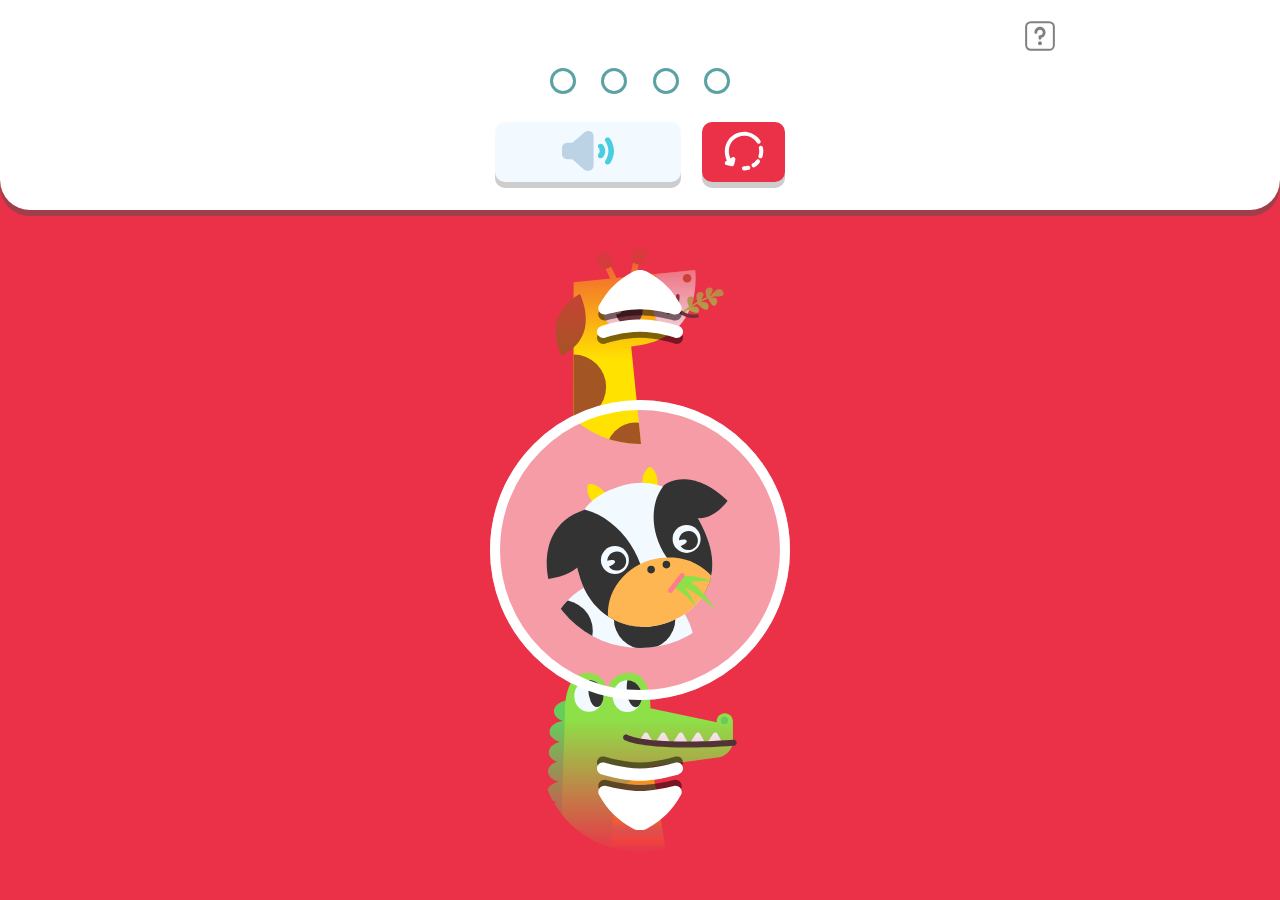
==== commit b6e389ff: "PIN werkt!! nog enkele design aanpassingen" ====
--- a/index.html
+++ b/index.html
@@ -7,6 +7,7 @@
     <link rel="stylesheet" href="style.css">
     <script defer src="script-slots.js"></script>
     <script defer src="script-clone.js"></script>
+    <!--<script type="text/javascript" async src="https://tenor.com/embed.js"></script>-->
 </head>
 <body>
 
@@ -42,7 +43,7 @@
 <main id="colorborder">
 
     <div class="wrapper">
-        <div class="reel-container">
+        <div class="reel-container mask">
             <div class="reel" id="reel1">
                 <img class="picture leeuw" src="assets/leeuw.svg" alt="leeuw">
                 <img class="picture giraf" src="assets/giraf.svg" alt="giraf">
@@ -50,21 +51,25 @@
                 <img class="picture krokodil" src="assets/krokodil.svg" alt="krokodil">
                 <img class="picture poes" src="assets/poes.svg" alt="poes">
             </div>
-            <div class="upanddown">
-                <button id="up">
-                    <img src="assets/arrow.svg" alt="pijl omhoog">
-                </button>
-                <button id="down">
-                    <img src="assets/arrow.svg" alt="pijl omlaag">
-                </button>
-            </div>
-            <div id="choicecircle"></div>
         </div>
+        <div class="upanddown">
+            <button id="up">
+                <img src="assets/arrow.svg" alt="pijl omhoog">
+            </button>
+            <button id="down">
+                <img src="assets/arrow.svg" alt="pijl omlaag">
+            </button>
+        </div>
+        <div id="choicecircle"></div>
     </div>
 
     <!-- Success screen overlay -->
     <div id="success">
         <img src="assets/success.svg" alt="success">
+        <!--<div class="tenor-gif-embed" data-postid="8257014883927409865" data-share-method="host" data-aspect-ratio="1"
+             data-width="100%"><a
+                href="https://tenor.com/view/thumbs-down-no-don%27t-like-bad-fail-gif-8257014883927409865">Thumbs Down
+            No Sticker</a>from <a href="https://tenor.com/search/thumbs+down-stickers">Thumbs Down Stickers</a></div>-->
     </div>
 
     <!-- Invalid PIN screen -->
--- a/style.css
+++ b/style.css
@@ -6,7 +6,7 @@
 
 body {
     font-family: Arial, sans-serif;
-    background-color: #f0f0f0;
+    background-color: #e8e8e8;
     display: flex;
     height: 100vh;
     flex-direction: column;
@@ -15,10 +15,10 @@
 }
 
 header {
-    background-color: #d9feff;
+    background-color: #ffffff;
     border-radius: 0 0 30px 30px;
     height: 210px;
-    width: 390px;
+    width: 100vw;
     display: flex;
     flex-direction: column;
     justify-content: space-evenly;
@@ -43,7 +43,7 @@
 
 #help {
     position: absolute;
-    right: 20px;
+    left: 80%;
     top: 20px;
 }
 
@@ -57,9 +57,9 @@
 .slot {
     width: 26px;
     height: 26px;
-    border: 3px solid #BBD3E5;
+    border: 3px solid #5da2a2;
     border-radius: 50%;
-    box-shadow: inset 0 0 0 3px rgb(217, 254, 255);
+    box-shadow: inset 0 0 0 3px rgb(255, 255, 255);
 }
 
 
@@ -98,7 +98,7 @@
 
 .rectangular-button {
     width: 186px;
-    background-color: white;
+    background-color: #f3faff;
 }
 
 .square-button {
@@ -136,7 +136,7 @@
     width: 300px;
     height: 300px;
     position: absolute;
-    top: 600px;
+    top: 550px;
     left: 50%;
     transform: translate(-50%, -50%);
     border-radius: 50%;
@@ -146,7 +146,7 @@
 
 
 .mask {
-    mask-image: linear-gradient(to bottom, rgba(0, 0, 0, 0) 25%, rgba(0, 0, 0, 1) 30%, rgba(0, 0, 0, 1) 95%, rgba(0, 0, 0, 0) 100%);
+    mask-image: linear-gradient(to bottom, rgba(0, 0, 0, 0) 25%, rgba(0, 0, 0, 1) 40%, rgba(0, 0, 0, 1) 80%, rgba(0, 0, 0, 0) 95%);
 }
 
 .wrapper {
@@ -167,7 +167,7 @@
 .reel {
     position: absolute;
     width: 200px;
-    top: 90px;
+    top: 40px;
     transform: translateY(0);
     transition: top 0.3s ease;
 }
@@ -181,7 +181,7 @@
 .upanddown {
     position: absolute;
     transform: translate(-50%, -50%);
-    top: 600px;
+    top: 550px;
     left: 50%;
     display: flex;
     flex-direction: column;
@@ -207,7 +207,7 @@
     width: 300px;
     height: 300px;
     position: absolute;
-    top: 600px;
+    top: 550px;
     left: 50%;
     transform: translate(-50%, -50%);
     border-radius: 50%;
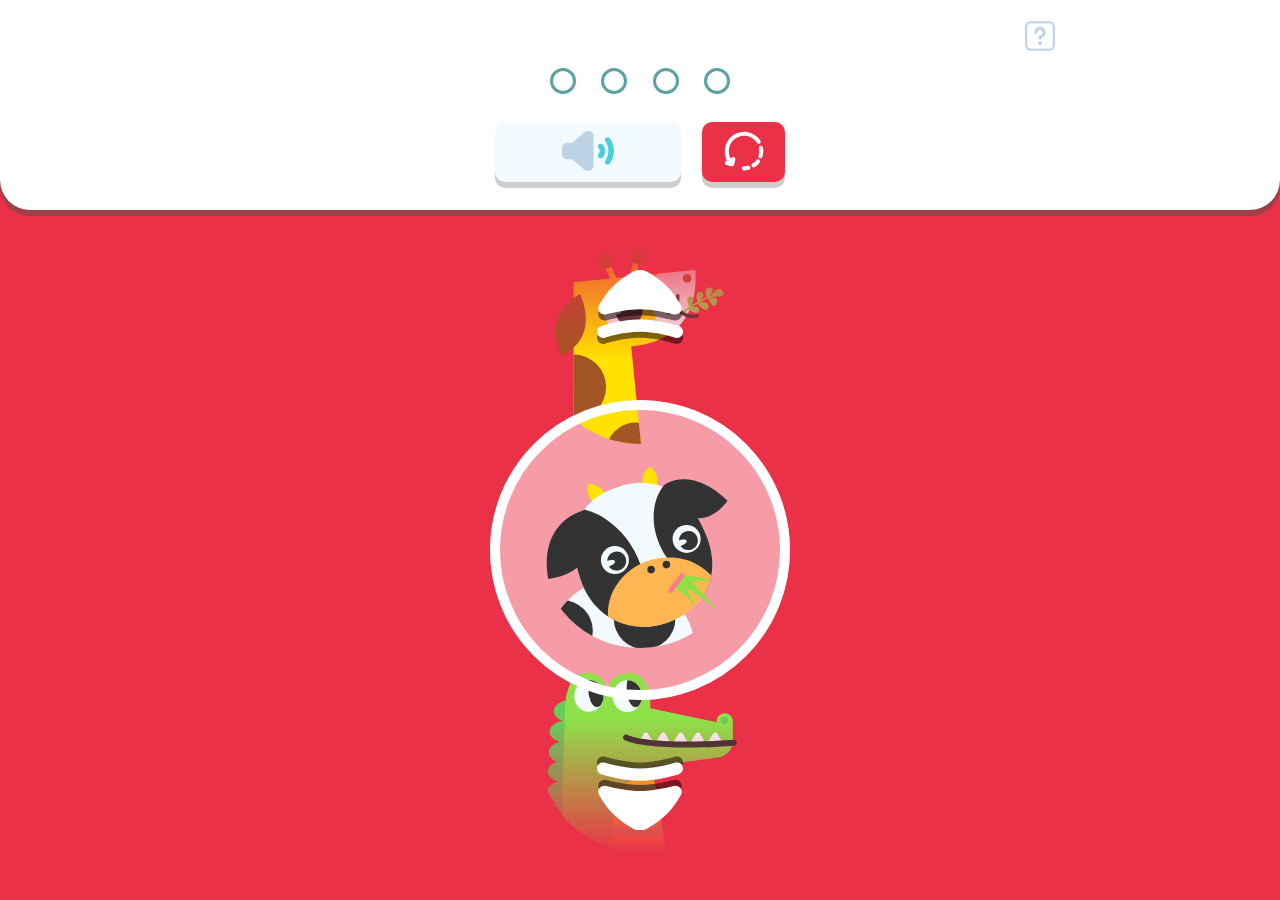
==== commit ac2ddbb4: "all functional two versions" ====
--- a/index.html
+++ b/index.html
@@ -7,7 +7,7 @@
     <link rel="stylesheet" href="style.css">
     <script defer src="script-slots.js"></script>
     <script defer src="script-clone.js"></script>
-    <!--<script type="text/javascript" async src="https://tenor.com/embed.js"></script>-->
+    <script type="text/javascript" async src="https://tenor.com/embed.js"></script>
 </head>
 <body>
 
@@ -16,10 +16,10 @@
     <div id="help">
         <svg width="32" height="32" viewBox="0 0 32 32" fill="none" xmlns="http://www.w3.org/2000/svg">
             <path d="M2.14307 6.85711C2.14307 4.25348 4.25373 2.14282 6.85735 2.14282H25.1431C27.7467 2.14282 29.8574 4.25349 29.8574 6.85711V25.1428C29.8574 27.7464 27.7467 29.8571 25.1431 29.8571H6.85735C4.25373 29.8571 2.14307 27.7464 2.14307 25.1428V6.85711Z"
-                  stroke="grey" stroke-width="2"/>
+                  stroke='#BBD3E5' stroke-width="2"/>
             <path fill-rule="evenodd" clip-rule="evenodd"
                   d="M13.2527 12.3829C13.2527 10.865 14.4832 9.63449 16.0011 9.63449C17.519 9.63449 18.7495 10.865 18.7495 12.3829C18.7495 13.9008 17.519 15.1314 16.0011 15.1314C15.2121 15.1314 14.5725 15.7709 14.5725 16.5599V18.2259C14.5725 19.0149 15.2121 19.6545 16.0011 19.6545C16.7901 19.6545 17.4297 19.0149 17.4297 18.2259V17.8048C19.8336 17.1731 21.6067 14.9851 21.6067 12.3829C21.6067 9.28704 19.0969 6.77734 16.0011 6.77734C12.9052 6.77734 10.3955 9.28704 10.3955 12.3829C10.3955 13.1719 11.0351 13.8115 11.8241 13.8115C12.6131 13.8115 13.2527 13.1719 13.2527 12.3829ZM16.0004 25.2571C17.105 25.2571 18.0004 24.3618 18.0004 23.2571C18.0004 22.1527 17.105 21.2573 16.0004 21.2573C14.8959 21.2573 14.0004 22.1527 14.0004 23.2571C14.0004 24.3618 14.8959 25.2571 16.0004 25.2571Z"
-                  fill="grey"/>
+                  fill='#BBD3E5'/>
         </svg>
     </div>
     <div id="slots">
@@ -65,16 +65,18 @@
 
     <!-- Success screen overlay -->
     <div id="success">
-        <img src="assets/success.svg" alt="success">
-        <!--<div class="tenor-gif-embed" data-postid="8257014883927409865" data-share-method="host" data-aspect-ratio="1"
-             data-width="100%"><a
-                href="https://tenor.com/view/thumbs-down-no-don%27t-like-bad-fail-gif-8257014883927409865">Thumbs Down
-            No Sticker</a>from <a href="https://tenor.com/search/thumbs+down-stickers">Thumbs Down Stickers</a></div>-->
+        <!--<img src="assets/success.svg" alt="success">-->
+        <div class="tenor-gif-embed" data-postid="8256945677164093955" data-share-method="host" data-aspect-ratio="1"
+             data-width="120%"><a href="https://tenor.com/view/thumbs-up-ok-good-approve-like-gif-8256945677164093955">Thumbs
+            Up Ok Sticker</a>from <a href="https://tenor.com/search/thumbs+up-stickers">Thumbs Up Stickers</a></div>
     </div>
 
     <!-- Invalid PIN screen -->
     <div id="error">
-        <img src="assets/fail.svg" alt="error">
+        <!--<img src="assets/fail.svg" alt="error">-->
+        <div class="tenor-gif-embed" data-postid="8257014883927409865" data-share-method="host" data-aspect-ratio="1"
+             data-width="110%"><a
+                href="https://tenor.com/view/thumbs-down-no-don%27t-like-bad-fail-gif-8257014883927409865"></a></div>
     </div>
 
 
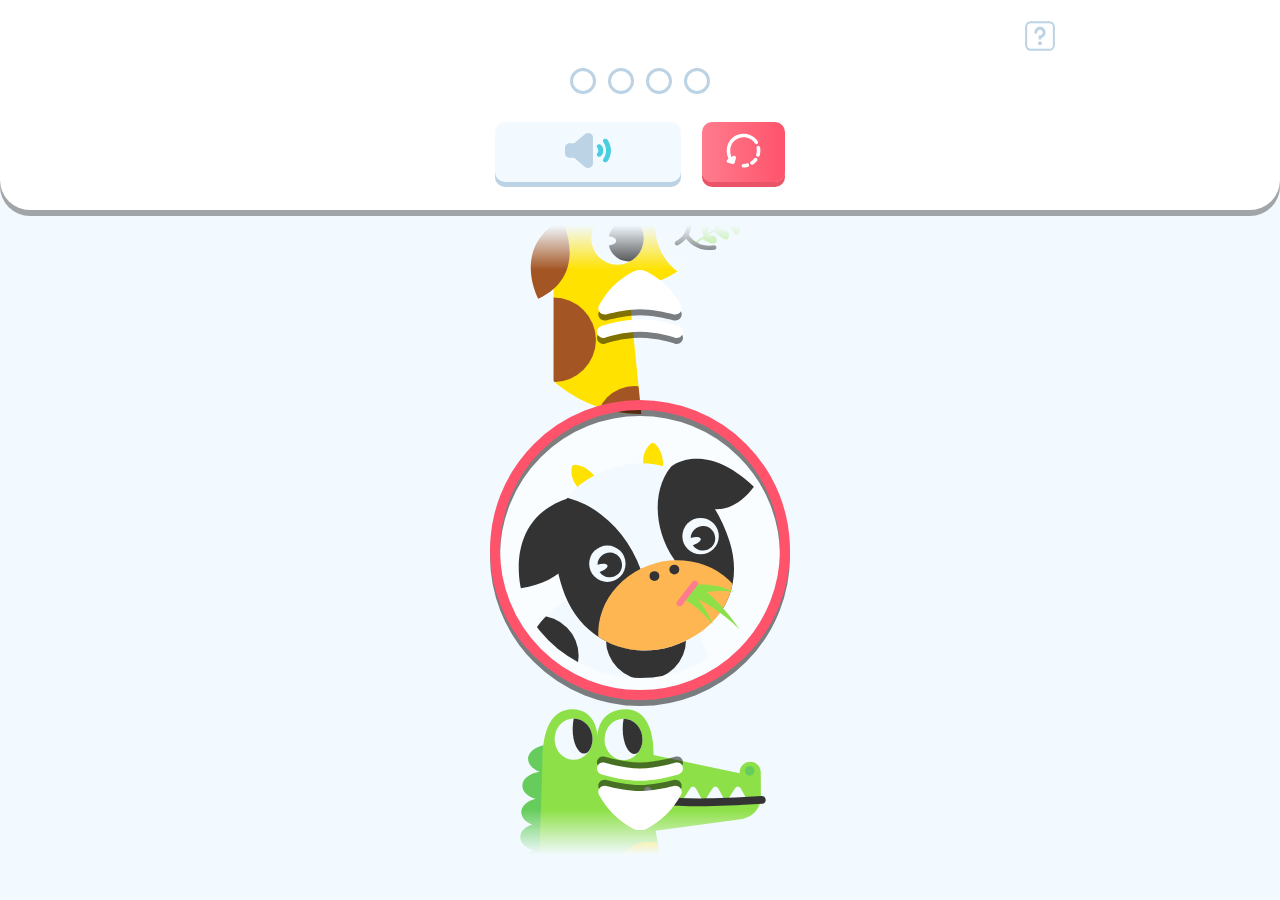
==== commit 9115788c: "mini aanpassing size thumbs down" ====
--- a/index.html
+++ b/index.html
@@ -4,8 +4,8 @@
     <meta charset="UTF-8">
     <meta name="viewport" content="width=device-width, initial-scale=1.0">
     <title>Kids' PIN</title>
-    <link rel="stylesheet" href="style.css">
-    <script defer src="script-slots.js"></script>
+    <link rel="stylesheet" href="style-alt.css">
+    <script defer src="script-slots-alt.js"></script>
     <script defer src="script-clone.js"></script>
     <script type="text/javascript" async src="https://tenor.com/embed.js"></script>
 </head>
@@ -75,7 +75,7 @@
     <div id="error">
         <!--<img src="assets/fail.svg" alt="error">-->
         <div class="tenor-gif-embed" data-postid="8257014883927409865" data-share-method="host" data-aspect-ratio="1"
-             data-width="110%"><a
+             data-width="100%"><a
                 href="https://tenor.com/view/thumbs-down-no-don%27t-like-bad-fail-gif-8257014883927409865"></a></div>
     </div>
 
--- a/style-alt.css
+++ b/style-alt.css
@@ -0,0 +1,266 @@
+* {
+    margin: 0;
+    padding: 0;
+    box-sizing: border-box;
+}
+
+body {
+    font-family: Arial, sans-serif;
+    background-color: #e8e8e8;
+    display: flex;
+    height: 100vh;
+    flex-direction: column;
+    justify-content: flex-end;
+    align-items: center;
+}
+
+header {
+    background-color: #ffffff;
+    border-radius: 0 0 30px 30px;
+    height: 210px;
+    width: 100vw;
+    display: flex;
+    flex-direction: column;
+    justify-content: space-evenly;
+    align-items: center;
+    position: absolute;
+    top: 0;
+    z-index: 50;
+}
+
+header::after {
+    content: '';
+    position: absolute;
+    top: 0;
+    left: 0;
+    width: 100%;
+    height: 100%;
+    border-radius: 0 0 30px 30px;
+    box-shadow: 0 6px 0 0 rgba(80, 80, 80, 0.5);
+    mix-blend-mode: multiply;
+    pointer-events: none;
+}
+
+#help {
+    position: absolute;
+    left: 80%;
+    top: 20px;
+}
+
+#slots {
+    width: 140px;
+    margin-top: 40px;
+    display: flex;
+    justify-content: space-between;
+}
+
+.slot {
+    width: 26px;
+    height: 26px;
+    border: 3px solid #BBD3E5;
+    border-radius: 50%;
+    box-shadow: inset 0 0 0 3px rgb(255, 255, 255);
+}
+
+
+button {
+    transition: transform 0.3s ease;
+}
+
+.custom-button.pressed {
+    transform: translateY(6px);
+}
+
+.assistance {
+    width: 290px;
+    display: flex;
+    justify-content: space-between;
+}
+
+.assistance button {
+    height: 60px;
+    border-radius: 10px;
+    border: none;
+    position: relative;
+}
+
+.rectangular-button {
+    width: 186px;
+    background-color: #f3faff;
+}
+
+.rectangular-button::after {
+    content: '';
+    position: absolute;
+    top: 0;
+    left: 0;
+    width: 100%;
+    height: 100%;
+    border-radius: 10px;
+    box-shadow: 0 5px 0 0 rgb(187, 211, 229);
+    mix-blend-mode: multiply;
+}
+
+.square-button {
+    width: 83px;
+    background: linear-gradient(90deg, rgb(255, 124, 142) 0%, rgb(254, 83, 107) 100%);
+}
+
+.square-button::after {
+    content: '';
+    position: absolute;
+    top: 0;
+    left: 0;
+    width: 100%;
+    height: 100%;
+    border-radius: 10px;
+    box-shadow: 0 5px 0 0 rgb(234, 84, 104);
+    mix-blend-mode: multiply;
+}
+
+.assistance button img {
+    fill: #8d8d8d;
+    height: 35px;
+}
+
+#soundButton.active {
+    background: linear-gradient(-90deg, rgba(102,205,92,1) 0%, rgba(172,222,95,1) 100%);
+}
+
+#soundButton.active::after {
+    content: '';
+    position: absolute;
+    top: 0;
+    left: 0;
+    width: 100%;
+    height: 100%;
+    border-radius: 10px;
+    box-shadow: 0 5px 0 0 rgb(102, 205, 92);
+    mix-blend-mode: multiply;
+}
+
+#soundButton.active img {
+    filter: brightness(220%);
+}
+
+
+
+/*%%%%%%%%%%%%%%%%%%%%%%%%%%%%%%%%%*/
+
+main {
+    height: 100vh;
+    width: 100vw;
+    /*background-color: #EB3148;*/
+    background-color: #f3faff;
+    position: relative;
+    overflow: hidden;
+}
+
+#colorborder::before {
+    content: "";
+    width: 300px;
+    height: 300px;
+    position: absolute;
+    top: 550px;
+    left: 50%;
+    transform: translate(-50%, -50%);
+    border-radius: 50%;
+    background-color: #858585;
+    mix-blend-mode: screen;
+}
+
+
+.mask {
+    mask-image: linear-gradient(to bottom, rgba(0, 0, 0, 0) 25%, rgba(0, 0, 0, 1) 30%, rgba(0, 0, 0, 1) 90%, rgba(0, 0, 0, 0) 95%);
+}
+
+.wrapper {
+    overflow: hidden;
+    display: flex;
+    flex-direction: column;
+}
+
+.reel-container {
+    position: absolute;
+    display: flex;
+    justify-content: center;
+    align-items: center;
+    height: 100vh;
+    width: 100vw;
+    overflow: hidden;
+}
+
+.reel {
+    position: absolute;
+    width: 260px;
+    top: -110px;
+    transform: translateY(0);
+    transition: top 0.3s ease;
+}
+
+.reel img {
+    height: 260px;
+    /*margin: 20px auto;*/
+    padding: 0;
+    overflow: hidden;
+}
+
+.upanddown {
+    position: absolute;
+    transform: translate(-50%, -50%);
+    top: 550px;
+    left: 50%;
+    display: flex;
+    flex-direction: column;
+    height: 560px;
+    width: 86px;
+    justify-content: space-between;
+}
+
+.upanddown button {
+    background: none;
+    border: none;
+}
+
+.upanddown button img {
+    filter: drop-shadow(0px 6px 0 rgba(0, 0, 0, 0.5));
+}
+
+#down {
+    rotate: 180deg;
+}
+
+#choicecircle {
+    width: 300px;
+    height: 300px;
+    position: absolute;
+    top: 550px;
+    left: 50%;
+    transform: translate(-50%, -50%);
+    border-radius: 50%;
+    border: 10px solid #FE536B;
+    filter: drop-shadow(0px 6px 0 rgba(0, 0, 0, 0.5));
+    z-index: 1;
+}
+
+#error, #success {
+    width: 300px;
+    height: 300px;
+    position: absolute;
+    top: 550px;
+    left: 50%;
+    transform: translate(-50%, -50%);
+    border-radius: 50%;
+    border: 10px solid #BBD3E5;
+    z-index: 10;
+    overflow: hidden;
+    display: none; /* Initially hidden */
+}
+
+#error .tenor-gif-embed {
+    filter: hue-rotate(313deg) brightness(85%) contrast(200%);
+}
+
+#success .tenor-gif-embed {
+    filter: hue-rotate(5deg) brightness(75%) contrast(200%);
+}
